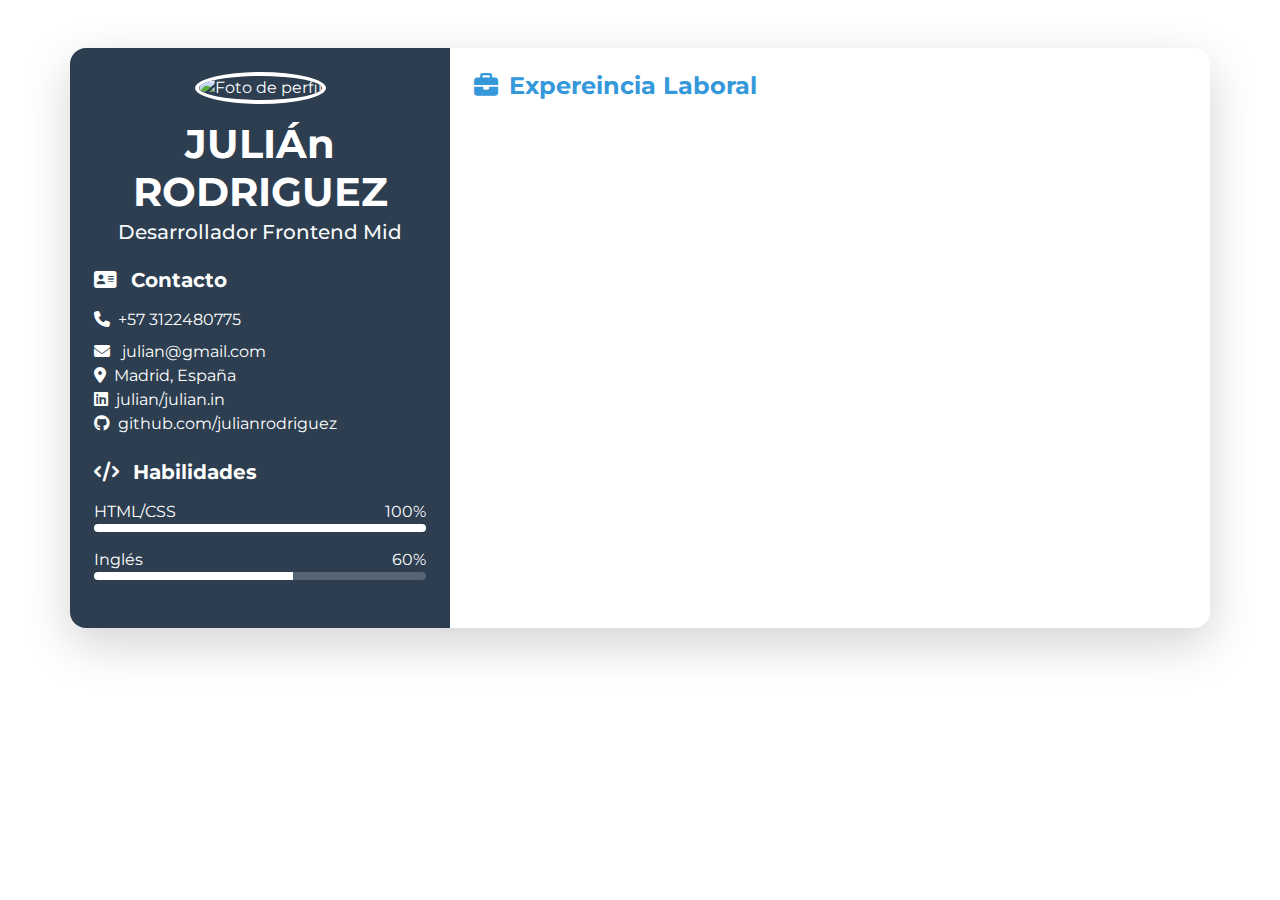
==== HV/index.html @ e05d526b "Se suben cambios de hv" ====
<!DOCTYPE html>
<html lang="en">
  <head>
    <meta charset="UTF-8" />
    <meta name="viewport" content="width=device-width, initial-scale=1.0" />
    <!-- Bootstrap 5 -->
    <link
      href="https://cdn.jsdelivr.net/npm/bootstrap@5.3.0/dist/css/bootstrap.min.css"
      rel="stylesheet"
    />
    <!-- Font Awesome -->
    <link
      rel="stylesheet"
      href="https://cdnjs.cloudflare.com/ajax/libs/font-awesome/6.4.0/css/all.min.css"
    />
    <!-- Google Fonts -->
    <link
      href="https://fonts.googleapis.com/css2?family=Montserrat:wght@400;600&display=swap"
      rel="stylesheet"
    />
    <link rel="stylesheet" href="./styles.css" />
    <title>Portafolio</title>
  </head>
  <body>
    <div class="container-lg my-5">
      <div class="row shadow-lg rounded-4 overflow-hidden">
        <!-- Columna de la Izquierda -->
        <div class="col-md-4 bg-primary text-white p-4">
          <header class="text-center mb-4">
            <img
              src="https://img.freepik.com/premium-vector/default-avatar-profile-icon-social-media-user-image-gray-avatar-icon-blank-profile-silhouette-vector-illustration_561158-3383.jpg"
              class="img-fluid rounded-circle border border-4 border-white mb-3"
              alt="Foto de perfil"
            />
            <h1 class="fw-bold mb-1">JULIÁn RODRIGUEZ</h1>
            <h2 class="h5 text-light">Desarrollador Frontend Mid</h2>
          </header>
          <section class="mb-4">
            <h3 class="h5 fw-bold mb-3">
              <i class="fas fa-address-card me-2"></i> Contacto
            </h3>
            <ul class="list-unstyled">
              <li class="mb-2">
                <i class="fas fa-phone me-2"></i>+57 3122480775
              </li>
              <li><i class="fas fa-envelope me-2"></i> julian@gmail.com</li>

              <li><i class="fas fa-map-marker-alt me-2"></i>Madrid, España</li>
              <li><i class="fab fa-linkedin me-2"></i>julian/julian.in</li>
              <li>
                <i class="fab fa-github me-2"></i>github.com/julianrodriguez
              </li>
            </ul>
          </section>
          <section class="mb-4">
            <h3 class="h5 fw-bold mb-3">
              <i class="fas fa-code me-2"></i> Habilidades
            </h3>
            <div class="d-flex justify-content-between">
              <span>HTML/CSS</span>
              <span>100%</span>
            </div>

            <div class="progress mb-3" style="height: 8px">
              <div
                class="progress-bar bg-white"
                role="progressbar"
                style="width: 100%"
              ></div>
            </div>

            <div class="d-flex justify-content-between">
              <span>Inglés</span>
              <span>60%</span>
            </div>

            <div class="progress" style="height: 8px">
              <div
                class="progress-bar bg-white"
                role="progressbar"
                style="width: 60%"
              ></div>
            </div>
          </section>
        </div>
        <div class="col-md-8 border-0 shadow-sm p-4">
          <section class="mb-5">
            <h3 class="h4 fw-bold text-primary mb-4">
                <i class="fas fa-briefcase me-1"></i>
                Expereincia Laboral
            </h3>
          </section>
        </div>
      </div>
    </div>

    <script src="https://cdn.jsdelivr.net/npm/bootstrap@5.3.0/dist/js/bootstrap.bundle.min.js"></script>
  </body>
</html>
---- HV/styles.css ----
/* Fuente personalizada */
* {
  font-family: "Montserrat", sans-serif;
}

.bg-primary {
  background-color: #2c3e50 !important;
}

.progress {
  background-color: rgba(255, 255, 255, 0.2);
  border-radius: 20px;
  overflow: hidden;
}
.text-primary {
  color: #3498db !important;
}
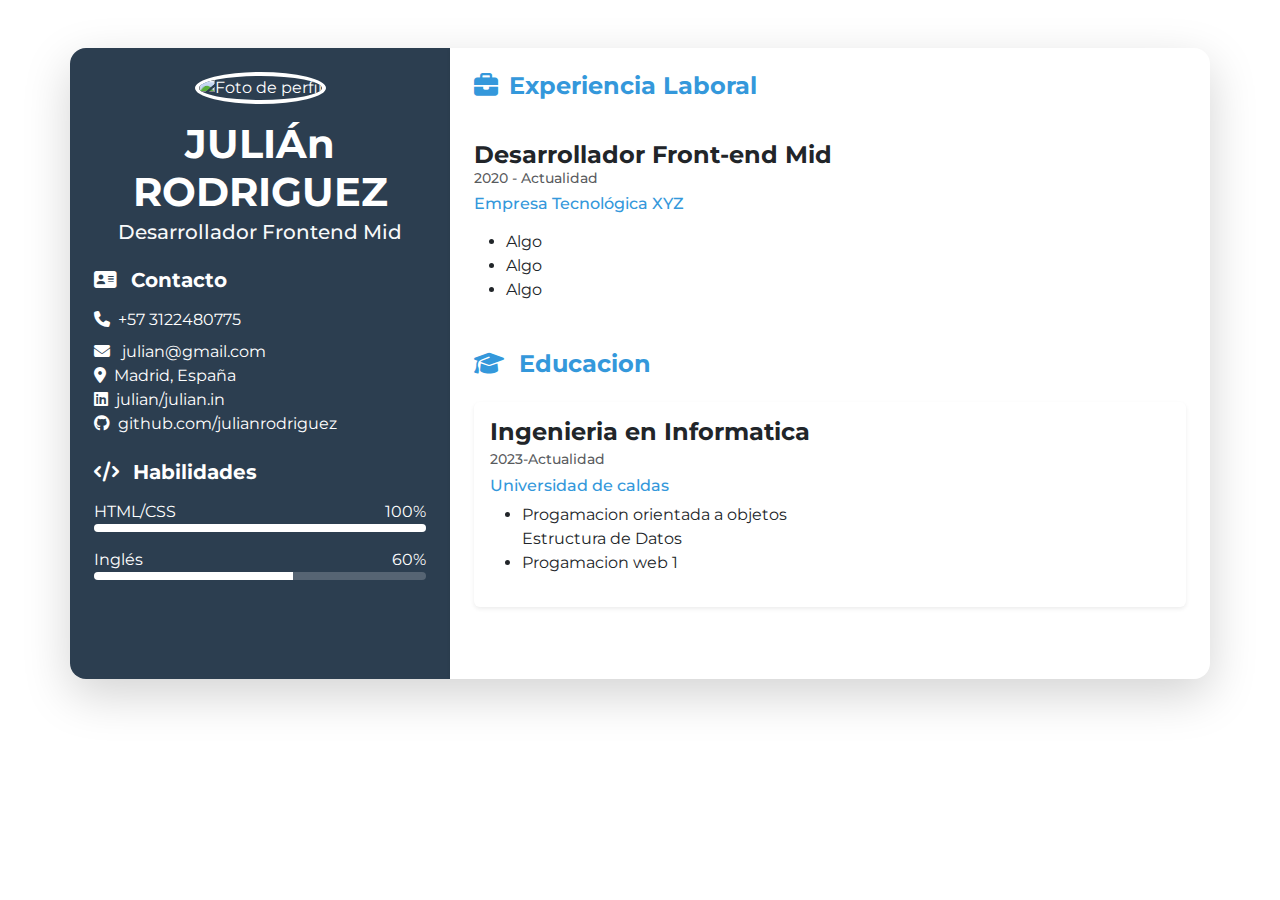
==== commit 5570b1ee: "Se suben cambios de hv" ====
--- a/HV/index.html
+++ b/HV/index.html
@@ -86,9 +86,42 @@
         <div class="col-md-8 border-0 shadow-sm p-4">
           <section class="mb-5">
             <h3 class="h4 fw-bold text-primary mb-4">
-                <i class="fas fa-briefcase me-1"></i>
-                Expereincia Laboral
+              <i class="fas fa-briefcase me-1"></i>
+              Experiencia Laboral
             </h3>
+            <div class="card mb-3 border-0 shadow-sm"></div>
+            <div class="card-body">
+              <h4 class="card-title fw-bold">Desarrollador Front-end Mid</h4>
+              <h5 class="card-subtitle mb-2 text-muted small">
+                2020 - Actualidad
+              </h5>
+              <h6 class="text-primary">Empresa Tecnológica XYZ</h6>
+              <ul class="mt-3">
+                <li>Algo</li>
+                <li>Algo</li>
+                <li>Algo</li>
+              </ul>
+            </div>
+          </section>
+          <section class="mb-5">
+            <h4 class="fw-bold text-primary mb-4">
+              <i class="fas fa-graduation-cap me-2"></i>
+              Educacion
+            </h4>
+            <div class="card mb-3 border-0 shadow-sm">
+              <div class="card-body">
+                <h4 class="card-title fw-bold">Ingenieria en Informatica</h4>
+                <h5 class="card-subtitle mb-2 text-muted small">
+                  2023-Actualidad
+                </h5>
+                <h6 class="text-primary">Universidad de caldas</h6>
+                <ul>
+                  <li>Progamacion orientada a objetos</li>
+                  Estructura de Datos
+                  <li>Progamacion web 1</li>
+                </ul>
+              </div>
+            </div>
           </section>
         </div>
       </div>
